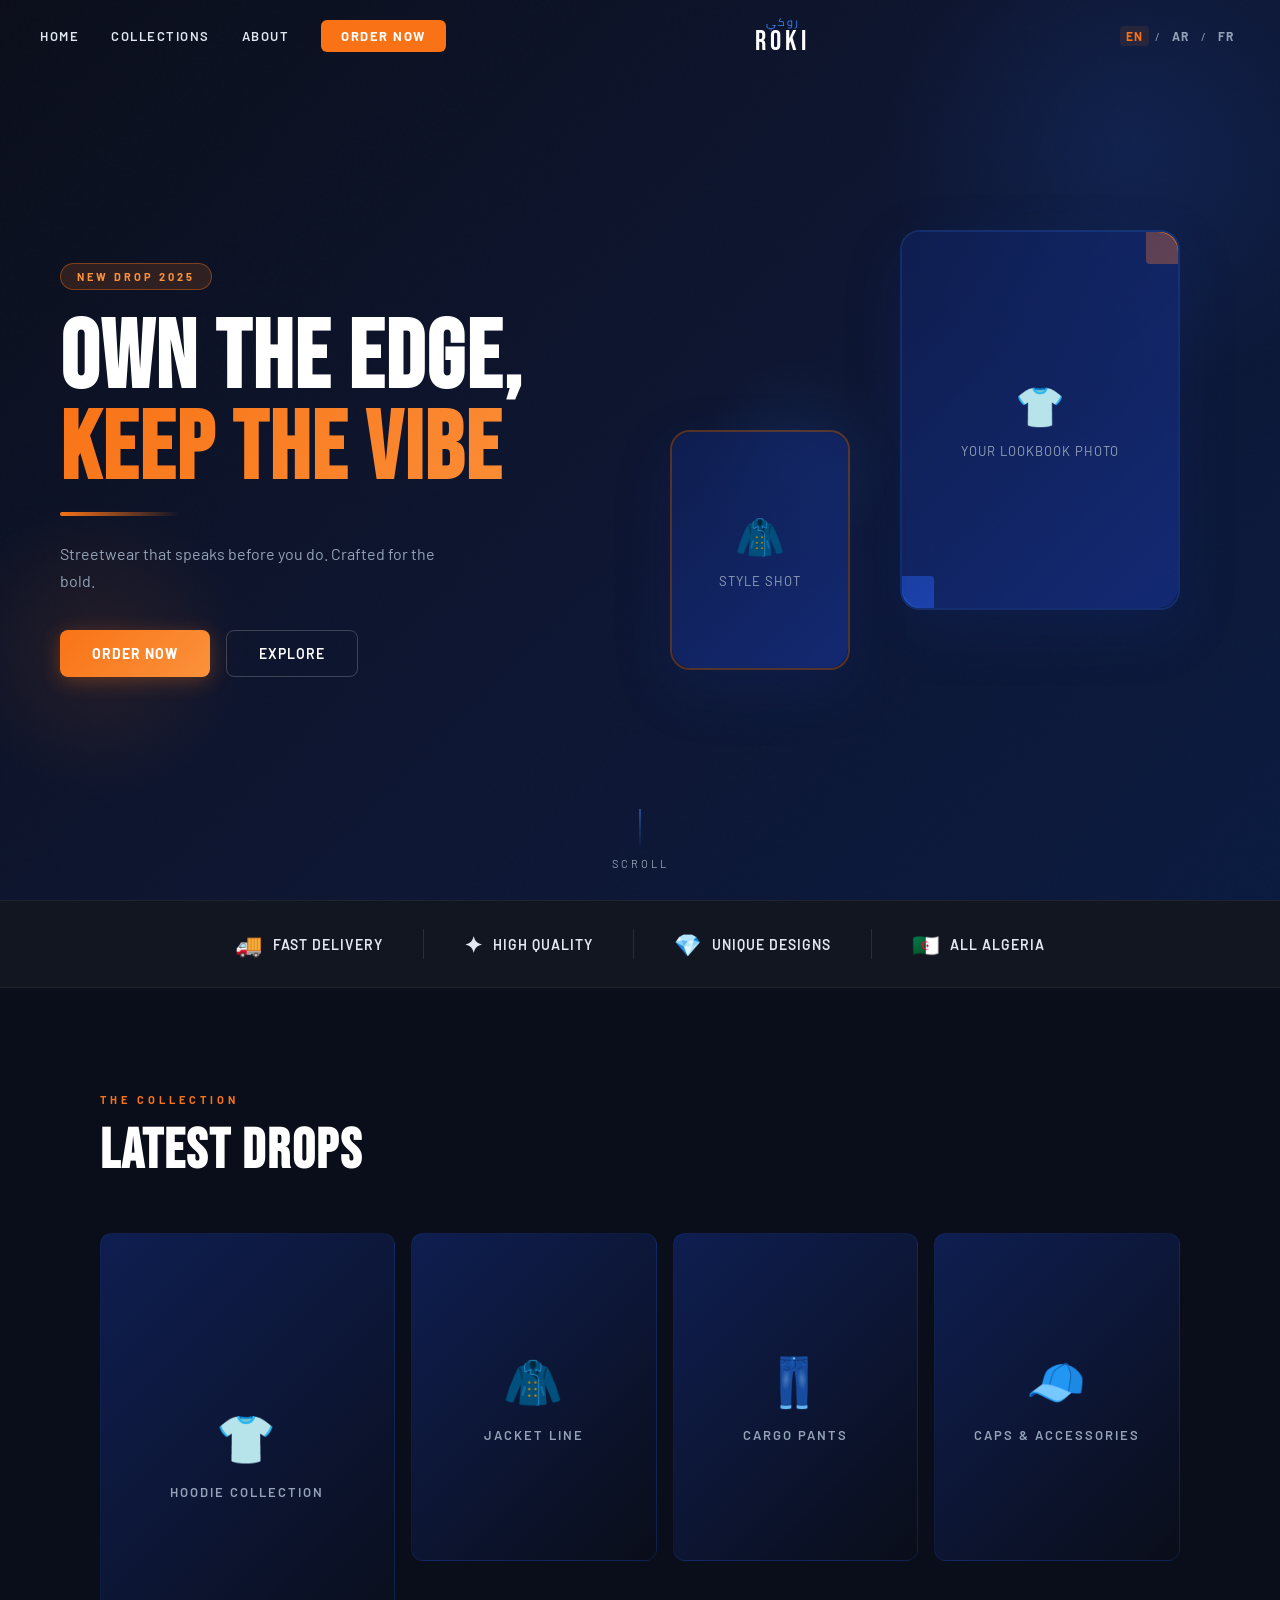
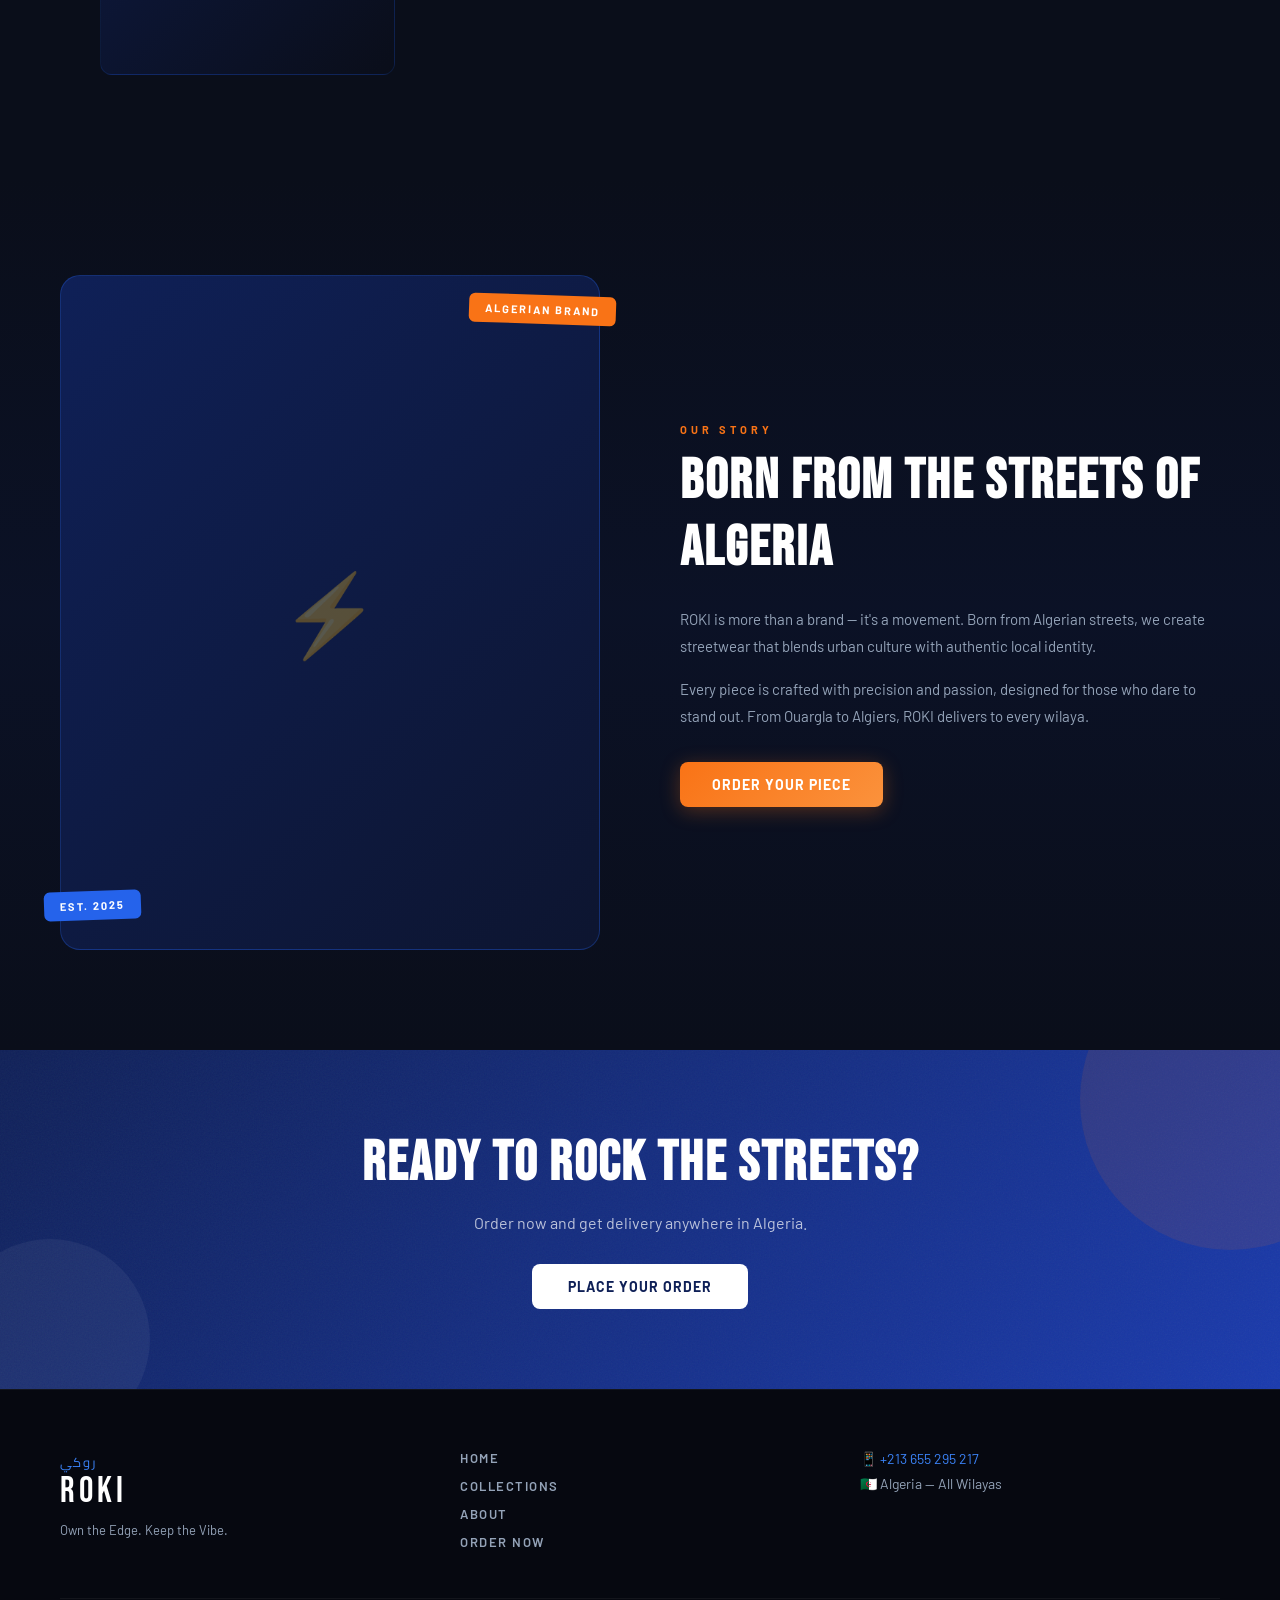
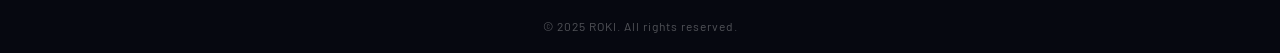
==== index.html @ e5a9871b "Add files via upload" ====
<!DOCTYPE html>
<html lang="en" dir="ltr">
<head>
  <meta charset="UTF-8" />
  <meta name="viewport" content="width=device-width, initial-scale=1.0" />
  <title>ROKI — Own the Edge</title>
  <link rel="preconnect" href="https://fonts.googleapis.com" />
  <link rel="preconnect" href="https://fonts.gstatic.com" crossorigin />
  <link href="https://fonts.googleapis.com/css2?family=Bebas+Neue&family=Barlow:wght@400;500;600;700;900&family=Cairo:wght@400;600;700;900&display=swap" rel="stylesheet" />
  <link rel="stylesheet" href="style.css" />
</head>
<body>

<!-- ===== NAVBAR ===== -->
<nav class="navbar" id="navbar">
  <div class="nav-inner">
    <div class="nav-links">
      <a href="#home" data-i18n="nav_home">Home</a>
      <a href="#collections" data-i18n="nav_collections">Collections</a>
      <a href="#about" data-i18n="nav_about">About</a>
      <a href="order.html" class="nav-order-btn" data-i18n="nav_order">Order Now</a>
    </div>

    <a href="index.html" class="logo">
      <span class="logo-ar">روكي</span>
      <span class="logo-en">ROKI</span>
    </a>

    <div class="nav-right">
      <div class="lang-switcher">
        <button class="lang-btn active" data-lang="en">EN</button>
        <span>/</span>
        <button class="lang-btn" data-lang="ar">AR</button>
        <span>/</span>
        <button class="lang-btn" data-lang="fr">FR</button>
      </div>
      <button class="hamburger" id="hamburger" aria-label="menu">
        <span></span><span></span><span></span>
      </button>
    </div>
  </div>

  <!-- Mobile Menu -->
  <div class="mobile-menu" id="mobileMenu">
    <a href="#home" data-i18n="nav_home">Home</a>
    <a href="#collections" data-i18n="nav_collections">Collections</a>
    <a href="#about" data-i18n="nav_about">About</a>
    <a href="order.html" data-i18n="nav_order">Order Now</a>
  </div>
</nav>

<!-- ===== HERO ===== -->
<section class="hero" id="home">
  <div class="hero-bg-shapes">
    <div class="shape shape-1"></div>
    <div class="shape shape-2"></div>
    <div class="shape shape-3"></div>
    <div class="noise-overlay"></div>
  </div>

  <div class="hero-content">
    <div class="hero-text">
      <div class="hero-badge" data-i18n="hero_badge">NEW DROP 2025</div>
      <h1 class="hero-title">
        <span class="line-1" data-i18n="hero_title1">Own the Edge,</span>
        <span class="line-2" data-i18n="hero_title2">Keep the Vibe</span>
      </h1>
      <div class="hero-underline"></div>
      <p class="hero-sub" data-i18n="hero_sub">Streetwear that speaks before you do. Crafted for the bold.</p>
      <div class="hero-ctas">
        <a href="order.html" class="btn-primary" data-i18n="hero_cta1">Order Now</a>
        <a href="#collections" class="btn-ghost" data-i18n="hero_cta2">Explore</a>
      </div>
    </div>

    <div class="hero-visuals">
      <div class="hero-img-frame main-frame">
        <div class="img-placeholder city-look">
          <div class="placeholder-icon">👕</div>
          <span data-i18n="img_placeholder">Your Lookbook Photo</span>
        </div>
        <div class="frame-accent top-right"></div>
        <div class="frame-accent bottom-left"></div>
      </div>
      <div class="hero-img-frame side-frame">
        <div class="img-placeholder city-look-2">
          <div class="placeholder-icon">🧥</div>
          <span data-i18n="img_placeholder2">Style Shot</span>
        </div>
      </div>
    </div>
  </div>

  <!-- Scroll Indicator -->
  <div class="scroll-indicator">
    <div class="scroll-line"></div>
    <span data-i18n="scroll_down">Scroll</span>
  </div>
</section>

<!-- ===== FEATURES BAR ===== -->
<div class="features-bar">
  <div class="feature-item">
    <span class="feat-icon">🚚</span>
    <span data-i18n="feat_delivery">Fast Delivery</span>
  </div>
  <div class="feat-divider"></div>
  <div class="feature-item">
    <span class="feat-icon">✦</span>
    <span data-i18n="feat_quality">High Quality</span>
  </div>
  <div class="feat-divider"></div>
  <div class="feature-item">
    <span class="feat-icon">💎</span>
    <span data-i18n="feat_design">Unique Designs</span>
  </div>
  <div class="feat-divider"></div>
  <div class="feature-item">
    <span class="feat-icon">🇩🇿</span>
    <span data-i18n="feat_algeria">All Algeria</span>
  </div>
</div>

<!-- ===== COLLECTIONS ===== -->
<section class="collections" id="collections">
  <div class="section-header">
    <div class="section-tag" data-i18n="col_tag">THE COLLECTION</div>
    <h2 class="section-title" data-i18n="col_title">Latest Drops</h2>
  </div>

  <div class="collection-grid">
    <div class="col-item large">
      <div class="col-img-wrap">
        <div class="col-placeholder">
          <span>👕</span>
          <p data-i18n="col_item1">Hoodie Collection</p>
        </div>
        <div class="col-overlay">
          <span class="col-name" data-i18n="col_item1_name">ROKI CORE</span>
          <a href="order.html" class="col-btn" data-i18n="order_btn">Order</a>
        </div>
      </div>
    </div>
    <div class="col-item">
      <div class="col-img-wrap">
        <div class="col-placeholder">
          <span>🧥</span>
          <p data-i18n="col_item2">Jacket Line</p>
        </div>
        <div class="col-overlay">
          <span class="col-name" data-i18n="col_item2_name">URBAN EDGE</span>
          <a href="order.html" class="col-btn" data-i18n="order_btn">Order</a>
        </div>
      </div>
    </div>
    <div class="col-item">
      <div class="col-img-wrap">
        <div class="col-placeholder">
          <span>👖</span>
          <p data-i18n="col_item3">Cargo Pants</p>
        </div>
        <div class="col-overlay">
          <span class="col-name" data-i18n="col_item3_name">STREET CARGO</span>
          <a href="order.html" class="col-btn" data-i18n="order_btn">Order</a>
        </div>
      </div>
    </div>
    <div class="col-item">
      <div class="col-img-wrap">
        <div class="col-placeholder">
          <span>🧢</span>
          <p data-i18n="col_item4">Caps & Accessories</p>
        </div>
        <div class="col-overlay">
          <span class="col-name" data-i18n="col_item4_name">ROKI CAPS</span>
          <a href="order.html" class="col-btn" data-i18n="order_btn">Order</a>
        </div>
      </div>
    </div>
  </div>
</section>

<!-- ===== ABOUT ===== -->
<section class="about" id="about">
  <div class="about-inner">
    <div class="about-visual">
      <div class="about-img-wrap">
        <div class="about-placeholder">
          <span>⚡</span>
        </div>
        <div class="about-tag-1" data-i18n="about_tag1">ALGERIAN BRAND</div>
        <div class="about-tag-2" data-i18n="about_tag2">EST. 2025</div>
      </div>
    </div>
    <div class="about-text">
      <div class="section-tag" data-i18n="about_tag">OUR STORY</div>
      <h2 class="section-title" data-i18n="about_title">Born from the Streets of Algeria</h2>
      <p data-i18n="about_p1">ROKI is more than a brand — it's a movement. Born from Algerian streets, we create streetwear that blends urban culture with authentic local identity.</p>
      <p data-i18n="about_p2">Every piece is crafted with precision and passion, designed for those who dare to stand out. From Ouargla to Algiers, ROKI delivers to every wilaya.</p>
      <a href="order.html" class="btn-primary" data-i18n="about_cta">Order Your Piece</a>
    </div>
  </div>
</section>

<!-- ===== CTA BANNER ===== -->
<section class="cta-banner">
  <div class="cta-noise"></div>
  <div class="cta-content">
    <h2 data-i18n="cta_title">Ready to Rock the Streets?</h2>
    <p data-i18n="cta_sub">Order now and get delivery anywhere in Algeria.</p>
    <a href="order.html" class="btn-white" data-i18n="cta_btn">Place Your Order</a>
  </div>
  <div class="cta-shapes">
    <div class="cta-shape-1"></div>
    <div class="cta-shape-2"></div>
  </div>
</section>

<!-- ===== FOOTER ===== -->
<footer class="footer">
  <div class="footer-inner">
    <div class="footer-brand">
      <span class="logo-ar">روكي</span>
      <span class="logo-en">ROKI</span>
      <p data-i18n="footer_tagline">Own the Edge. Keep the Vibe.</p>
    </div>
    <div class="footer-links">
      <a href="#home" data-i18n="nav_home">Home</a>
      <a href="#collections" data-i18n="nav_collections">Collections</a>
      <a href="#about" data-i18n="nav_about">About</a>
      <a href="order.html" data-i18n="nav_order">Order</a>
    </div>
    <div class="footer-contact">
      <p>📱 <a href="https://wa.me/213655295217">+213 655 295 217</a></p>
      <p data-i18n="footer_dz">🇩🇿 Algeria — All Wilayas</p>
    </div>
  </div>
  <div class="footer-bottom">
    <span>© 2025 ROKI. All rights reserved.</span>
  </div>
</footer>

<script src="i18n.js"></script>
<script src="main.js"></script>
</body>
</html>
---- style.css ----
/* ================================================
   ROKI — Cold Blue + Orange Streetwear Design
   ================================================ */

:root {
  --blue-dark:    #0a0e1a;
  --blue-deep:    #0d1530;
  --blue-mid:     #0f2057;
  --blue-accent:  #1a3aad;
  --blue-light:   #2563eb;
  --blue-glow:    #3b82f6;
  --orange:       #f97316;
  --orange-hot:   #fb923c;
  --orange-pale:  #ffedd5;
  --white:        #ffffff;
  --off-white:    #f0f4ff;
  --gray-light:   #e2e8f0;
  --gray-mid:     #94a3b8;
  --text-dark:    #0d1530;
  --font-display: 'Bebas Neue', sans-serif;
  --font-body:    'Barlow', sans-serif;
  --font-arabic:  'Cairo', sans-serif;
  --radius:       12px;
  --radius-lg:    20px;
  --shadow:       0 20px 60px rgba(26, 58, 173, 0.15);
  --shadow-orange: 0 10px 40px rgba(249, 115, 22, 0.25);
}

/* ===== RESET & BASE ===== */
*, *::before, *::after { box-sizing: border-box; margin: 0; padding: 0; }
html { scroll-behavior: smooth; }

body {
  font-family: var(--font-body);
  background: var(--blue-dark);
  color: var(--white);
  overflow-x: hidden;
}

body[dir="rtl"] {
  font-family: var(--font-arabic);
}

a { text-decoration: none; color: inherit; }
img { max-width: 100%; display: block; }
button { cursor: pointer; border: none; background: none; font-family: inherit; }

/* ===== NAVBAR ===== */
.navbar {
  position: fixed;
  top: 0; left: 0; right: 0;
  z-index: 100;
  padding: 0 40px;
  transition: all 0.3s ease;
}
.navbar.scrolled {
  background: rgba(10, 14, 26, 0.95);
  backdrop-filter: blur(20px);
  border-bottom: 1px solid rgba(37, 99, 235, 0.2);
  padding: 0 40px;
}

.nav-inner {
  display: flex;
  align-items: center;
  justify-content: space-between;
  height: 72px;
  max-width: 1200px;
  margin: 0 auto;
}

.nav-links {
  display: flex;
  align-items: center;
  gap: 32px;
}
.nav-links a {
  font-size: 13px;
  font-weight: 600;
  letter-spacing: 1.5px;
  text-transform: uppercase;
  color: var(--gray-light);
  transition: color 0.2s;
}
.nav-links a:hover { color: var(--orange); }

.nav-order-btn {
  background: var(--orange) !important;
  color: var(--white) !important;
  padding: 8px 20px !important;
  border-radius: 6px;
  font-weight: 700 !important;
  transition: transform 0.2s, box-shadow 0.2s !important;
}
.nav-order-btn:hover {
  transform: translateY(-1px);
  box-shadow: var(--shadow-orange);
}
.nav-order-btn.active {
  background: var(--blue-light) !important;
}

/* LOGO */
.logo {
  display: flex;
  flex-direction: column;
  align-items: center;
  line-height: 1;
}
.logo-ar {
  font-family: var(--font-arabic);
  font-size: 11px;
  color: var(--blue-glow);
  letter-spacing: 2px;
}
.logo-en {
  font-family: var(--font-display);
  font-size: 28px;
  letter-spacing: 4px;
  color: var(--white);
  line-height: 1;
}

/* NAV RIGHT */
.nav-right {
  display: flex;
  align-items: center;
  gap: 20px;
}

/* LANG SWITCHER */
.lang-switcher {
  display: flex;
  align-items: center;
  gap: 6px;
  font-size: 12px;
  color: var(--gray-mid);
}
.lang-btn {
  font-size: 12px;
  font-weight: 700;
  color: var(--gray-mid);
  letter-spacing: 1px;
  padding: 3px 6px;
  border-radius: 4px;
  transition: all 0.2s;
}
.lang-btn:hover, .lang-btn.active {
  color: var(--orange);
  background: rgba(249, 115, 22, 0.1);
}

/* HAMBURGER */
.hamburger { display: none; flex-direction: column; gap: 5px; padding: 4px; }
.hamburger span {
  display: block; width: 24px; height: 2px;
  background: var(--white); border-radius: 2px;
  transition: all 0.3s;
}
.hamburger.open span:nth-child(1) { transform: translateY(7px) rotate(45deg); }
.hamburger.open span:nth-child(2) { opacity: 0; }
.hamburger.open span:nth-child(3) { transform: translateY(-7px) rotate(-45deg); }

/* MOBILE MENU */
.mobile-menu {
  display: none;
  flex-direction: column;
  background: rgba(10, 14, 26, 0.98);
  border-top: 1px solid rgba(37, 99, 235, 0.2);
  padding: 20px 40px;
  gap: 20px;
}
.mobile-menu.open { display: flex; }
.mobile-menu a {
  font-size: 14px;
  font-weight: 600;
  letter-spacing: 2px;
  text-transform: uppercase;
  color: var(--gray-light);
  padding: 10px 0;
  border-bottom: 1px solid rgba(255,255,255,0.05);
}
.mobile-menu a:hover { color: var(--orange); }

/* ===== HERO ===== */
.hero {
  min-height: 100vh;
  display: flex;
  align-items: center;
  position: relative;
  overflow: hidden;
  padding: 120px 60px 80px;
  background: linear-gradient(135deg, var(--blue-dark) 0%, var(--blue-deep) 50%, #0a1a3f 100%);
}

.hero-bg-shapes {
  position: absolute;
  inset: 0;
  pointer-events: none;
}
.shape {
  position: absolute;
  border-radius: 50%;
}
.shape-1 {
  width: 500px; height: 500px;
  background: radial-gradient(circle, rgba(37, 99, 235, 0.15) 0%, transparent 70%);
  top: -100px; right: -100px;
}
.shape-2 {
  width: 300px; height: 300px;
  background: radial-gradient(circle, rgba(249, 115, 22, 0.1) 0%, transparent 70%);
  bottom: 100px; left: -50px;
}
.shape-3 {
  width: 200px; height: 200px;
  background: radial-gradient(circle, rgba(59, 130, 246, 0.1) 0%, transparent 70%);
  top: 40%; right: 30%;
}
.noise-overlay {
  position: absolute;
  inset: 0;
  background-image: url("data:image/svg+xml,%3Csvg viewBox='0 0 256 256' xmlns='http://www.w3.org/2000/svg'%3E%3Cfilter id='noise'%3E%3CfeTurbulence type='fractalNoise' baseFrequency='0.9' numOctaves='4' stitchTiles='stitch'/%3E%3C/filter%3E%3Crect width='100%25' height='100%25' filter='url(%23noise)' opacity='0.03'/%3E%3C/svg%3E");
  opacity: 0.4;
}

.hero-content {
  display: grid;
  grid-template-columns: 1fr 1fr;
  gap: 60px;
  align-items: center;
  max-width: 1200px;
  margin: 0 auto;
  width: 100%;
  position: relative;
  z-index: 2;
}

.hero-text { animation: fadeUp 0.8s ease both; }
.hero-badge {
  display: inline-block;
  background: rgba(249, 115, 22, 0.15);
  border: 1px solid rgba(249, 115, 22, 0.4);
  color: var(--orange-hot);
  font-size: 11px;
  font-weight: 700;
  letter-spacing: 3px;
  padding: 6px 16px;
  border-radius: 30px;
  margin-bottom: 24px;
}
.hero-title {
  font-family: var(--font-display);
  font-size: clamp(56px, 8vw, 96px);
  line-height: 0.95;
  letter-spacing: 2px;
  margin-bottom: 16px;
}
.hero-title .line-1 { display: block; color: var(--white); }
.hero-title .line-2 {
  display: block;
  background: linear-gradient(135deg, var(--orange) 0%, var(--orange-hot) 100%);
  -webkit-background-clip: text;
  -webkit-text-fill-color: transparent;
  background-clip: text;
}

.hero-underline {
  width: 120px; height: 4px;
  background: linear-gradient(90deg, var(--orange), transparent);
  border-radius: 2px;
  margin-bottom: 24px;
  animation: expandWidth 1s ease 0.4s both;
}

.hero-sub {
  font-size: 16px;
  color: var(--gray-mid);
  line-height: 1.7;
  max-width: 380px;
  margin-bottom: 36px;
  animation: fadeUp 0.8s ease 0.2s both;
}

.hero-ctas {
  display: flex;
  gap: 16px;
  flex-wrap: wrap;
  animation: fadeUp 0.8s ease 0.4s both;
}

/* BUTTONS */
.btn-primary {
  display: inline-flex;
  align-items: center;
  gap: 8px;
  background: linear-gradient(135deg, var(--orange), var(--orange-hot));
  color: var(--white);
  font-weight: 700;
  font-size: 14px;
  letter-spacing: 1px;
  padding: 14px 32px;
  border-radius: 8px;
  text-transform: uppercase;
  transition: all 0.3s;
  box-shadow: 0 4px 20px rgba(249, 115, 22, 0.3);
}
.btn-primary:hover {
  transform: translateY(-2px);
  box-shadow: var(--shadow-orange);
}

.btn-ghost {
  display: inline-flex;
  align-items: center;
  gap: 8px;
  background: transparent;
  color: var(--white);
  font-weight: 600;
  font-size: 14px;
  letter-spacing: 1px;
  padding: 14px 32px;
  border-radius: 8px;
  text-transform: uppercase;
  border: 1px solid rgba(255,255,255,0.2);
  transition: all 0.3s;
}
.btn-ghost:hover {
  border-color: var(--blue-light);
  color: var(--blue-glow);
  background: rgba(37, 99, 235, 0.1);
}

.btn-white {
  display: inline-flex;
  align-items: center;
  background: var(--white);
  color: var(--blue-mid);
  font-weight: 700;
  font-size: 14px;
  letter-spacing: 1px;
  padding: 14px 36px;
  border-radius: 8px;
  text-transform: uppercase;
  transition: all 0.3s;
}
.btn-white:hover {
  transform: translateY(-2px);
  box-shadow: 0 10px 30px rgba(255,255,255,0.2);
}

/* HERO VISUALS */
.hero-visuals {
  position: relative;
  height: 480px;
  animation: fadeIn 1s ease 0.3s both;
}
.hero-img-frame {
  position: absolute;
  border-radius: var(--radius-lg);
  overflow: hidden;
  box-shadow: var(--shadow);
}
.main-frame {
  width: 280px; height: 380px;
  right: 40px; top: 0;
  border: 2px solid rgba(37, 99, 235, 0.3);
}
.side-frame {
  width: 180px; height: 240px;
  left: 0; bottom: 40px;
  border: 2px solid rgba(249, 115, 22, 0.3);
}
.img-placeholder {
  width: 100%; height: 100%;
  display: flex;
  flex-direction: column;
  align-items: center;
  justify-content: center;
  gap: 12px;
  font-size: 13px;
  color: var(--gray-mid);
  letter-spacing: 1px;
  text-transform: uppercase;
  background: linear-gradient(135deg, rgba(15,32,87,0.8), rgba(26,58,173,0.5));
  border-radius: var(--radius-lg);
}
.placeholder-icon { font-size: 40px; }

.frame-accent {
  position: absolute;
  width: 40px; height: 40px;
  border-radius: 4px;
}
.frame-accent.top-right {
  top: -8px; right: -8px;
  background: var(--orange);
  z-index: -1;
}
.frame-accent.bottom-left {
  bottom: -8px; left: -8px;
  background: var(--blue-light);
  z-index: -1;
}

/* SCROLL INDICATOR */
.scroll-indicator {
  position: absolute;
  bottom: 30px;
  left: 50%;
  transform: translateX(-50%);
  display: flex;
  flex-direction: column;
  align-items: center;
  gap: 8px;
  font-size: 11px;
  letter-spacing: 3px;
  color: var(--gray-mid);
  text-transform: uppercase;
  animation: bounce 2s infinite;
}
.scroll-line {
  width: 1px;
  height: 40px;
  background: linear-gradient(to bottom, var(--blue-glow), transparent);
}

/* ===== FEATURES BAR ===== */
.features-bar {
  background: rgba(255,255,255,0.03);
  border-top: 1px solid rgba(255,255,255,0.06);
  border-bottom: 1px solid rgba(255,255,255,0.06);
  padding: 28px 60px;
  display: flex;
  align-items: center;
  justify-content: center;
  gap: 0;
}
.feature-item {
  display: flex;
  align-items: center;
  gap: 10px;
  font-size: 14px;
  font-weight: 600;
  letter-spacing: 1px;
  text-transform: uppercase;
  color: var(--gray-light);
  padding: 0 40px;
}
.feat-icon { font-size: 22px; }
.feat-divider {
  width: 1px; height: 30px;
  background: rgba(255,255,255,0.1);
}

/* ===== SECTION HEADERS ===== */
.section-tag {
  display: inline-block;
  font-size: 11px;
  font-weight: 700;
  letter-spacing: 4px;
  text-transform: uppercase;
  color: var(--orange);
  margin-bottom: 12px;
}
.section-title {
  font-family: var(--font-display);
  font-size: clamp(36px, 5vw, 56px);
  letter-spacing: 2px;
  color: var(--white);
}

/* ===== COLLECTIONS ===== */
.collections {
  padding: 100px 60px;
  max-width: 1200px;
  margin: 0 auto;
}
.section-header { margin-bottom: 48px; }

.collection-grid {
  display: grid;
  grid-template-columns: 1.2fr 1fr 1fr 1fr;
  gap: 16px;
  align-items: stretch;
}

.col-item .col-img-wrap {
  position: relative;
  overflow: hidden;
  border-radius: var(--radius);
  background: linear-gradient(135deg, rgba(15,32,87,0.9), rgba(10,14,26,0.9));
  aspect-ratio: 3/4;
  border: 1px solid rgba(37, 99, 235, 0.15);
  transition: transform 0.4s ease;
}
.col-item.large .col-img-wrap { aspect-ratio: 2/3; }
.col-item:hover .col-img-wrap { transform: translateY(-6px); }

.col-placeholder {
  width: 100%; height: 100%;
  display: flex;
  flex-direction: column;
  align-items: center;
  justify-content: center;
  gap: 16px;
  font-size: 13px;
  font-weight: 600;
  letter-spacing: 2px;
  text-transform: uppercase;
  color: var(--gray-mid);
}
.col-placeholder span { font-size: 48px; }

.col-overlay {
  position: absolute;
  inset: 0;
  background: linear-gradient(to top, rgba(10,14,26,0.9) 0%, transparent 60%);
  display: flex;
  flex-direction: column;
  justify-content: flex-end;
  padding: 24px 20px;
  opacity: 0;
  transition: opacity 0.3s;
}
.col-item:hover .col-overlay { opacity: 1; }

.col-name {
  font-family: var(--font-display);
  font-size: 22px;
  letter-spacing: 3px;
  color: var(--white);
  margin-bottom: 10px;
}
.col-btn {
  display: inline-block;
  background: var(--orange);
  color: var(--white);
  font-size: 12px;
  font-weight: 700;
  letter-spacing: 2px;
  text-transform: uppercase;
  padding: 8px 20px;
  border-radius: 6px;
  width: fit-content;
  transition: background 0.2s;
}
.col-btn:hover { background: var(--orange-hot); }

/* ===== ABOUT ===== */
.about {
  padding: 100px 60px;
  background: linear-gradient(180deg, transparent, rgba(15,32,87,0.2), transparent);
}
.about-inner {
  display: grid;
  grid-template-columns: 1fr 1fr;
  gap: 80px;
  align-items: center;
  max-width: 1200px;
  margin: 0 auto;
}

.about-visual { position: relative; }
.about-img-wrap {
  width: 100%;
  aspect-ratio: 4/5;
  background: linear-gradient(135deg, var(--blue-mid), var(--blue-deep));
  border-radius: var(--radius-lg);
  overflow: hidden;
  border: 1px solid rgba(37, 99, 235, 0.3);
  display: flex;
  align-items: center;
  justify-content: center;
}
.about-placeholder { font-size: 80px; opacity: 0.3; }

.about-tag-1, .about-tag-2 {
  position: absolute;
  font-size: 11px;
  font-weight: 700;
  letter-spacing: 2px;
  text-transform: uppercase;
  padding: 8px 16px;
  border-radius: 6px;
}
.about-tag-1 {
  top: 20px; right: -16px;
  background: var(--orange);
  color: var(--white);
  transform: rotate(2deg);
}
.about-tag-2 {
  bottom: 30px; left: -16px;
  background: var(--blue-light);
  color: var(--white);
  transform: rotate(-2deg);
}

.about-text .section-title { margin-bottom: 24px; }
.about-text p {
  color: var(--gray-mid);
  line-height: 1.8;
  margin-bottom: 16px;
  font-size: 15px;
}
.about-text .btn-primary { margin-top: 16px; }

/* ===== CTA BANNER ===== */
.cta-banner {
  background: linear-gradient(135deg, var(--blue-mid), var(--blue-accent));
  padding: 80px 60px;
  text-align: center;
  position: relative;
  overflow: hidden;
}
.cta-noise {
  position: absolute;
  inset: 0;
  background-image: url("data:image/svg+xml,%3Csvg viewBox='0 0 256 256' xmlns='http://www.w3.org/2000/svg'%3E%3Cfilter id='noise'%3E%3CfeTurbulence type='fractalNoise' baseFrequency='0.9' numOctaves='4' stitchTiles='stitch'/%3E%3C/filter%3E%3Crect width='100%25' height='100%25' filter='url(%23noise)' opacity='0.05'/%3E%3C/svg%3E");
  pointer-events: none;
}
.cta-shapes { position: absolute; inset: 0; pointer-events: none; }
.cta-shape-1 {
  position: absolute;
  width: 300px; height: 300px;
  background: rgba(249, 115, 22, 0.1);
  border-radius: 50%;
  right: -100px; top: -100px;
}
.cta-shape-2 {
  position: absolute;
  width: 200px; height: 200px;
  background: rgba(255,255,255,0.05);
  border-radius: 50%;
  left: -50px; bottom: -50px;
}
.cta-content {
  position: relative;
  z-index: 2;
  max-width: 600px;
  margin: 0 auto;
}
.cta-content h2 {
  font-family: var(--font-display);
  font-size: clamp(36px, 5vw, 56px);
  letter-spacing: 2px;
  margin-bottom: 16px;
}
.cta-content p {
  color: rgba(255,255,255,0.7);
  font-size: 16px;
  margin-bottom: 32px;
}

/* ===== FOOTER ===== */
.footer {
  background: #060810;
  padding: 60px 60px 0;
  border-top: 1px solid rgba(255,255,255,0.05);
}
.footer-inner {
  display: grid;
  grid-template-columns: 1fr 1fr 1fr;
  gap: 40px;
  max-width: 1200px;
  margin: 0 auto;
  padding-bottom: 48px;
}
.footer-brand .logo-ar {
  font-family: var(--font-arabic);
  font-size: 13px;
  color: var(--blue-glow);
  letter-spacing: 2px;
  display: block;
}
.footer-brand .logo-en {
  font-family: var(--font-display);
  font-size: 36px;
  letter-spacing: 4px;
  display: block;
  margin-bottom: 12px;
}
.footer-brand p { color: var(--gray-mid); font-size: 13px; }

.footer-links {
  display: flex;
  flex-direction: column;
  gap: 12px;
}
.footer-links a {
  font-size: 13px;
  font-weight: 600;
  letter-spacing: 1.5px;
  text-transform: uppercase;
  color: var(--gray-mid);
  transition: color 0.2s;
}
.footer-links a:hover { color: var(--orange); }

.footer-contact p {
  font-size: 14px;
  color: var(--gray-mid);
  margin-bottom: 8px;
}
.footer-contact a { color: var(--blue-glow); }
.footer-contact a:hover { color: var(--orange); }

.footer-bottom {
  border-top: 1px solid rgba(255,255,255,0.05);
  padding: 20px 0;
  text-align: center;
  font-size: 12px;
  color: rgba(255,255,255,0.3);
  letter-spacing: 1px;
  max-width: 1200px;
  margin: 0 auto;
}

/* ================================================
   ORDER PAGE STYLES
   ================================================ */
.order-page { background: var(--blue-dark); }

.order-hero {
  position: relative;
  padding: 140px 60px 80px;
  overflow: hidden;
  background: linear-gradient(135deg, var(--blue-dark), var(--blue-deep));
}
.order-hero-bg { position: absolute; inset: 0; pointer-events: none; }
.oh-shape-1 {
  position: absolute;
  width: 400px; height: 400px;
  background: radial-gradient(circle, rgba(37, 99, 235, 0.12) 0%, transparent 70%);
  right: 0; top: 0;
}
.oh-shape-2 {
  position: absolute;
  width: 250px; height: 250px;
  background: radial-gradient(circle, rgba(249, 115, 22, 0.08) 0%, transparent 70%);
  left: 0; bottom: 0;
}
.order-hero-text {
  position: relative;
  z-index: 2;
  max-width: 1200px;
  margin: 0 auto;
}
.order-hero-text h1 {
  font-family: var(--font-display);
  font-size: clamp(48px, 7vw, 80px);
  letter-spacing: 3px;
  margin-bottom: 16px;
}
.order-hero-text p {
  color: var(--gray-mid);
  font-size: 16px;
  max-width: 500px;
}

/* ORDER SECTION */
.order-section {
  padding: 0 60px 100px;
}
.order-container {
  max-width: 1100px;
  margin: 0 auto;
  display: grid;
  grid-template-columns: 280px 1fr;
  gap: 32px;
  align-items: start;
}

/* INFO CARD */
.order-info-card {
  background: rgba(255,255,255,0.03);
  border: 1px solid rgba(37, 99, 235, 0.2);
  border-radius: var(--radius-lg);
  padding: 32px 28px;
  position: sticky;
  top: 100px;
}
.order-info-card h3 {
  font-family: var(--font-display);
  font-size: 22px;
  letter-spacing: 2px;
  margin-bottom: 24px;
  color: var(--orange);
}
.order-info-card ul { list-style: none; }
.order-info-card li {
  padding: 12px 0;
  border-bottom: 1px solid rgba(255,255,255,0.05);
  font-size: 14px;
  color: var(--gray-light);
  line-height: 1.5;
}
.order-info-card li:last-child { border-bottom: none; }

.info-contact { margin-top: 24px; }
.info-contact p {
  font-size: 12px;
  color: var(--gray-mid);
  margin-bottom: 12px;
  text-transform: uppercase;
  letter-spacing: 1px;
}
.whatsapp-btn {
  display: flex;
  align-items: center;
  gap: 8px;
  background: #25D366;
  color: var(--white);
  font-weight: 700;
  font-size: 13px;
  padding: 10px 20px;
  border-radius: 8px;
  transition: all 0.2s;
  text-transform: uppercase;
  letter-spacing: 1px;
}
.whatsapp-btn:hover {
  transform: translateY(-2px);
  box-shadow: 0 8px 20px rgba(37, 211, 102, 0.3);
}

/* FORM CARD */
.form-card {
  background: rgba(255,255,255,0.03);
  border: 1px solid rgba(37, 99, 235, 0.2);
  border-radius: var(--radius-lg);
  padding: 40px;
}
.form-header { margin-bottom: 36px; }
.form-header h2 {
  font-family: var(--font-display);
  font-size: 36px;
  letter-spacing: 3px;
  margin-bottom: 12px;
}
.form-accent-line {
  width: 60px; height: 3px;
  background: linear-gradient(90deg, var(--orange), var(--blue-light));
  border-radius: 2px;
}

/* FORM GROUPS */
.form-row {
  display: grid;
  grid-template-columns: 1fr 1fr;
  gap: 20px;
}
.form-group {
  margin-bottom: 24px;
  position: relative;
}
.form-group label {
  display: block;
  font-size: 12px;
  font-weight: 700;
  letter-spacing: 2px;
  text-transform: uppercase;
  color: var(--gray-mid);
  margin-bottom: 8px;
}
.form-group input,
.form-group textarea,
.form-group select {
  width: 100%;
  background: rgba(255,255,255,0.04);
  border: 1px solid rgba(255,255,255,0.1);
  border-radius: 8px;
  padding: 14px 16px;
  font-family: var(--font-body);
  font-size: 15px;
  color: var(--white);
  transition: all 0.3s;
  outline: none;
  -webkit-appearance: none;
}
body[dir="rtl"] .form-group input,
body[dir="rtl"] .form-group textarea,
body[dir="rtl"] .form-group select {
  font-family: var(--font-arabic);
  text-align: right;
}
.form-group input::placeholder,
.form-group textarea::placeholder {
  color: rgba(255,255,255,0.25);
}
.form-group input:focus,
.form-group textarea:focus,
.form-group select:focus {
  border-color: var(--blue-light);
  background: rgba(37, 99, 235, 0.08);
  box-shadow: 0 0 0 3px rgba(37, 99, 235, 0.15);
}
.form-group input.error,
.form-group textarea.error,
.form-group select.error {
  border-color: #ef4444;
}
.form-group textarea { resize: vertical; min-height: 120px; }

/* Phone Input */
.phone-input-wrap {
  display: flex;
  align-items: center;
  background: rgba(255,255,255,0.04);
  border: 1px solid rgba(255,255,255,0.1);
  border-radius: 8px;
  overflow: hidden;
  transition: all 0.3s;
}
.phone-input-wrap:focus-within {
  border-color: var(--blue-light);
  background: rgba(37, 99, 235, 0.08);
  box-shadow: 0 0 0 3px rgba(37, 99, 235, 0.15);
}
.phone-prefix {
  padding: 14px 16px;
  font-size: 14px;
  font-weight: 600;
  color: var(--gray-mid);
  border-right: 1px solid rgba(255,255,255,0.1);
  white-space: nowrap;
  background: rgba(255,255,255,0.02);
}
.phone-input-wrap input {
  border: none !important;
  background: transparent !important;
  box-shadow: none !important;
  padding-left: 12px !important;
}

/* Select */
.select-wrap { position: relative; }
.select-wrap select {
  padding-right: 40px;
  background-color: rgba(255,255,255,0.04);
  color: var(--white);
  cursor: pointer;
}
.select-wrap select option { background: var(--blue-dark); color: var(--white); }
.select-arrow {
  position: absolute;
  right: 14px;
  top: 50%;
  transform: translateY(-50%);
  color: var(--gray-mid);
  pointer-events: none;
  font-size: 16px;
}

/* Error messages */
.err-msg {
  display: none;
  font-size: 12px;
  color: #ef4444;
  margin-top: 4px;
  font-weight: 500;
}
.form-group.has-error .err-msg { display: block; }

/* SUBMIT BUTTON */
.submit-btn {
  display: flex;
  align-items: center;
  justify-content: center;
  gap: 12px;
  width: 100%;
  background: linear-gradient(135deg, var(--orange), var(--orange-hot));
  color: var(--white);
  font-family: var(--font-body);
  font-size: 15px;
  font-weight: 700;
  letter-spacing: 2px;
  text-transform: uppercase;
  padding: 18px 32px;
  border-radius: 10px;
  transition: all 0.3s;
  box-shadow: 0 4px 20px rgba(249, 115, 22, 0.3);
  margin-bottom: 16px;
}
.submit-btn:hover:not(:disabled) {
  transform: translateY(-2px);
  box-shadow: var(--shadow-orange);
}
.submit-btn:disabled { opacity: 0.6; cursor: not-allowed; }
.btn-arrow { font-size: 18px; }

.form-note {
  font-size: 12px;
  color: var(--gray-mid);
  text-align: center;
  line-height: 1.6;
}

/* SUCCESS MESSAGE */
.success-msg {
  text-align: center;
  padding: 40px 20px;
}
.success-icon { font-size: 56px; margin-bottom: 16px; }
.success-msg h3 {
  font-family: var(--font-display);
  font-size: 32px;
  letter-spacing: 2px;
  color: #22c55e;
  margin-bottom: 12px;
}
.success-msg p {
  color: var(--gray-mid);
  margin-bottom: 24px;
}

/* ================================================
   RTL SUPPORT
   ================================================ */
[dir="rtl"] .nav-inner { flex-direction: row-reverse; }
[dir="rtl"] .nav-links { flex-direction: row-reverse; }
[dir="rtl"] .hero-content { direction: rtl; }
[dir="rtl"] .hero-title .line-2 { text-align: right; }
[dir="rtl"] .hero-underline { background: linear-gradient(270deg, var(--orange), transparent); }
[dir="rtl"] .about-inner { direction: rtl; }
[dir="rtl"] .footer-inner { direction: rtl; }
[dir="rtl"] .form-row { direction: rtl; }
[dir="rtl"] .select-arrow { right: auto; left: 14px; }
[dir="rtl"] .select-wrap select { padding-right: 16px; padding-left: 40px; }
[dir="rtl"] .phone-prefix { border-right: none; border-left: 1px solid rgba(255,255,255,0.1); }
[dir="rtl"] .phone-input-wrap input { padding-left: 16px !important; padding-right: 12px !important; }
[dir="rtl"] .order-container { direction: rtl; }

/* ================================================
   ANIMATIONS
   ================================================ */
@keyframes fadeUp {
  from { opacity: 0; transform: translateY(30px); }
  to   { opacity: 1; transform: translateY(0); }
}
@keyframes fadeIn {
  from { opacity: 0; }
  to   { opacity: 1; }
}
@keyframes expandWidth {
  from { width: 0; }
  to   { width: 120px; }
}
@keyframes bounce {
  0%, 100% { transform: translateX(-50%) translateY(0); }
  50% { transform: translateX(-50%) translateY(-8px); }
}

/* ================================================
   RESPONSIVE
   ================================================ */
@media (max-width: 1024px) {
  .collection-grid { grid-template-columns: 1fr 1fr; }
  .about-inner { grid-template-columns: 1fr; }
  .about-visual { max-width: 400px; }
  .order-container { grid-template-columns: 1fr; }
  .order-info-card { position: static; }
}

@media (max-width: 768px) {
  .nav-links { display: none; }
  .hamburger { display: flex; }
  .hero { padding: 100px 24px 60px; }
  .hero-content { grid-template-columns: 1fr; }
  .hero-visuals { height: 280px; margin-top: 20px; }
  .main-frame { width: 200px; height: 280px; right: 20px; }
  .side-frame { width: 130px; height: 180px; }
  .features-bar { flex-wrap: wrap; padding: 20px 24px; gap: 10px; }
  .feature-item { padding: 0 16px; }
  .collections { padding: 60px 24px; }
  .collection-grid { grid-template-columns: 1fr 1fr; gap: 12px; }
  .col-item.large .col-img-wrap { aspect-ratio: 3/4; }
  .about { padding: 60px 24px; }
  .cta-banner { padding: 60px 24px; }
  .footer { padding: 40px 24px 0; }
  .footer-inner { grid-template-columns: 1fr; gap: 24px; }
  .order-hero { padding: 100px 24px 60px; }
  .order-section { padding: 0 24px 60px; }
  .form-card { padding: 24px 20px; }
  .form-row { grid-template-columns: 1fr; }
}

@media (max-width: 480px) {
  .collection-grid { grid-template-columns: 1fr; }
  .col-item.large .col-img-wrap { aspect-ratio: 4/3; }
}
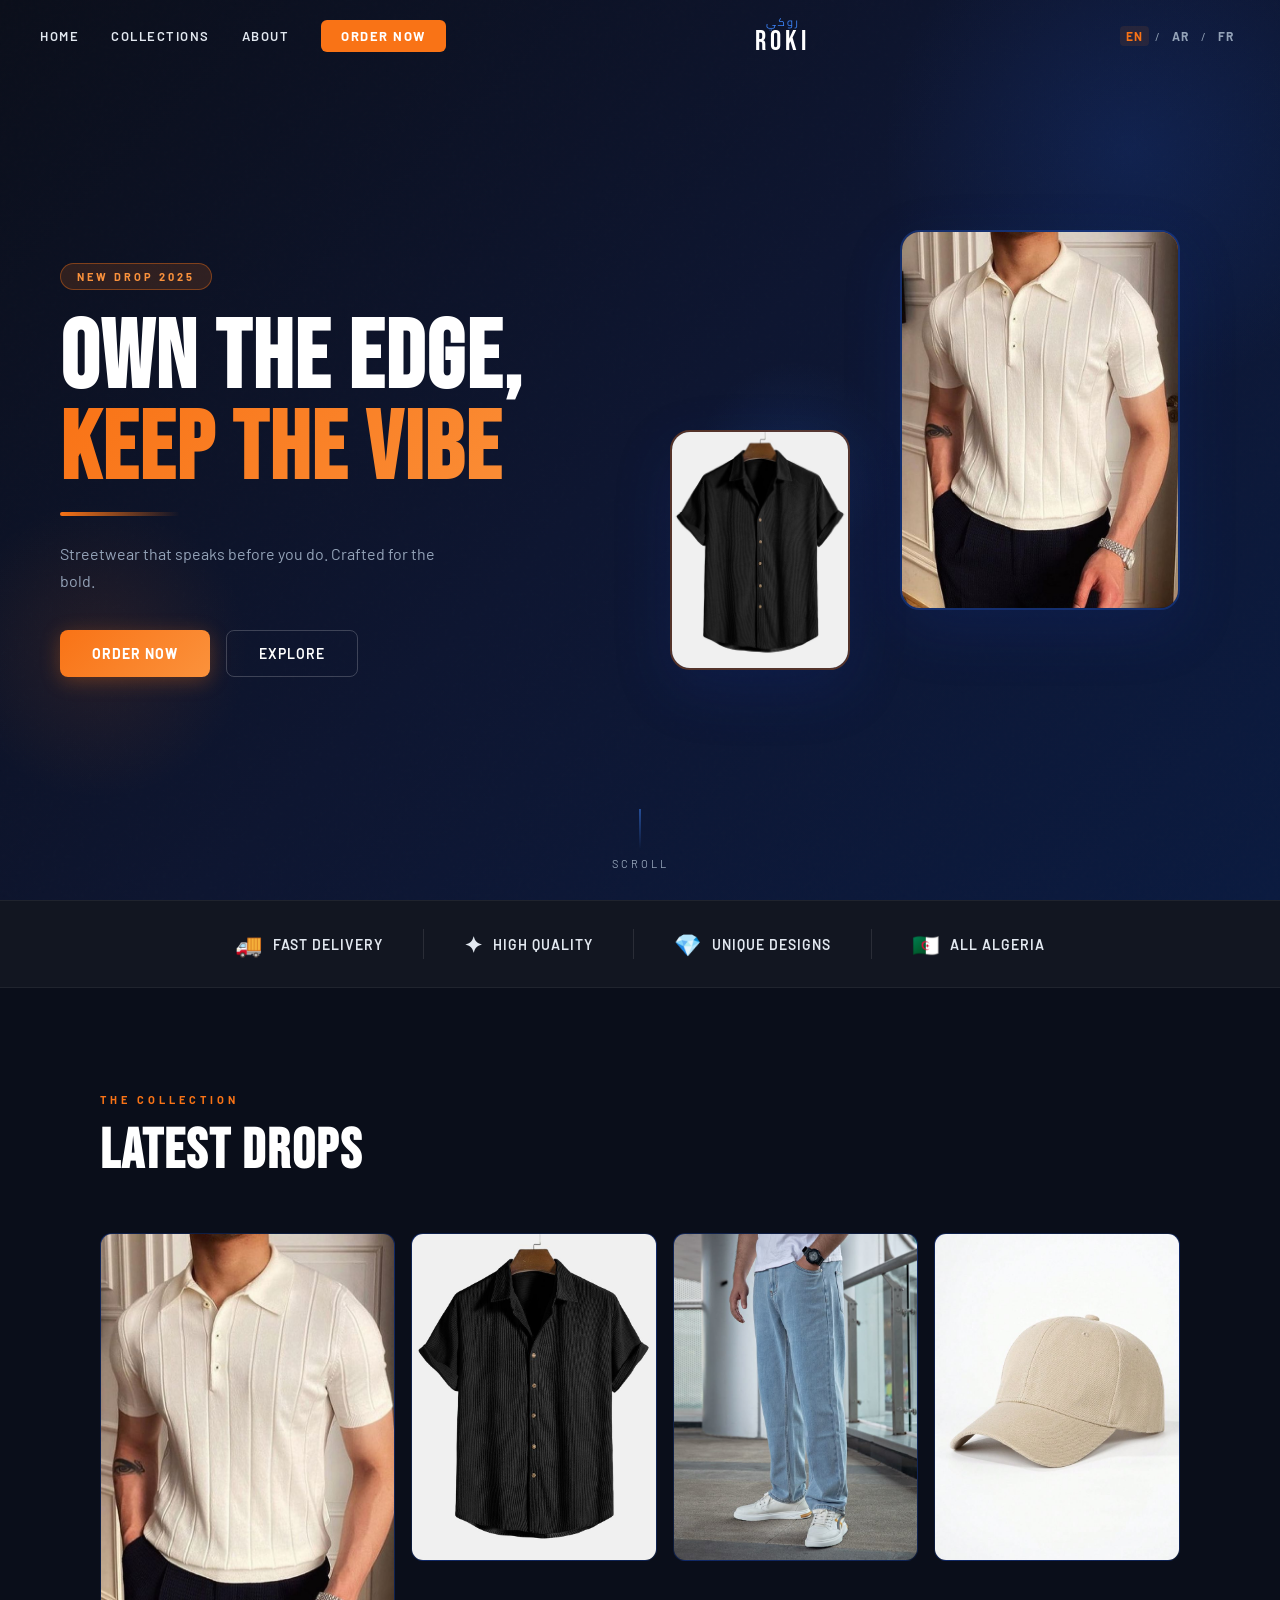
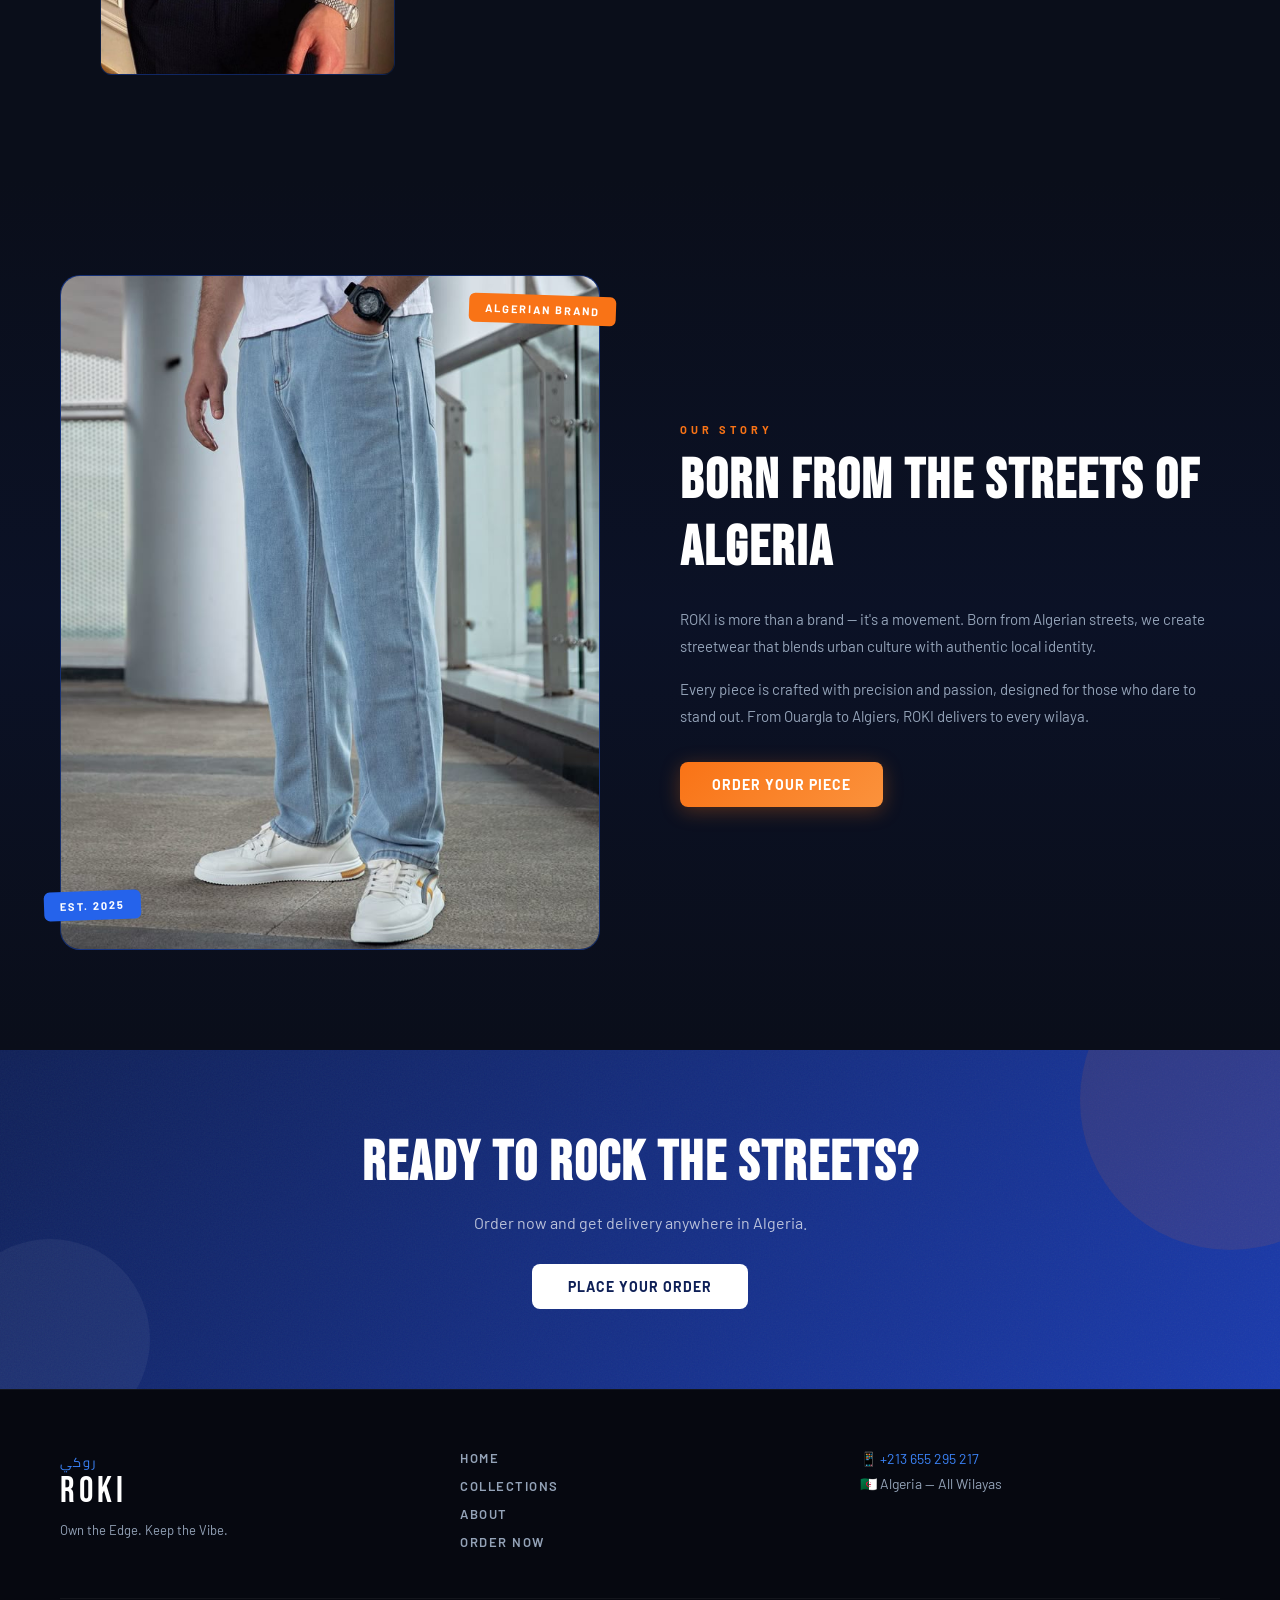
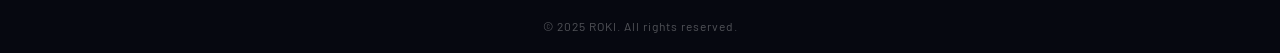
==== commit 760edfbe: "Replace image placeholders with actual image assets and update i18n support. - Replaced <div> placeh" ====
--- a/index.html
+++ b/index.html
@@ -75,18 +75,12 @@
 
     <div class="hero-visuals">
       <div class="hero-img-frame main-frame">
-        <div class="img-placeholder city-look">
-          <div class="placeholder-icon">👕</div>
-          <span data-i18n="img_placeholder">Your Lookbook Photo</span>
-        </div>
+        <img src="assets/images/hero_main.jfif" alt="ROKI Lookbook" class="hero-img" data-i18n-alt="alt_hero_main">
         <div class="frame-accent top-right"></div>
         <div class="frame-accent bottom-left"></div>
       </div>
       <div class="hero-img-frame side-frame">
-        <div class="img-placeholder city-look-2">
-          <div class="placeholder-icon">🧥</div>
-          <span data-i18n="img_placeholder2">Style Shot</span>
-        </div>
+        <img src="assets/images/hero_side.jfif" alt="ROKI Style Shot" class="hero-img" data-i18n-alt="alt_hero_side">
       </div>
     </div>
   </div>
@@ -131,10 +125,7 @@
   <div class="collection-grid">
     <div class="col-item large">
       <div class="col-img-wrap">
-        <div class="col-placeholder">
-          <span>👕</span>
-          <p data-i18n="col_item1">Hoodie Collection</p>
-        </div>
+        <img src="assets/images/col_core.jfif" alt="ROKI Hoodie Collection" class="col-img" data-i18n-alt="alt_col_1">
         <div class="col-overlay">
           <span class="col-name" data-i18n="col_item1_name">ROKI CORE</span>
           <a href="order.html" class="col-btn" data-i18n="order_btn">Order</a>
@@ -143,10 +134,7 @@
     </div>
     <div class="col-item">
       <div class="col-img-wrap">
-        <div class="col-placeholder">
-          <span>🧥</span>
-          <p data-i18n="col_item2">Jacket Line</p>
-        </div>
+        <img src="assets/images/col_urban.jfif" alt="ROKI Jacket Line" class="col-img" data-i18n-alt="alt_col_2">
         <div class="col-overlay">
           <span class="col-name" data-i18n="col_item2_name">URBAN EDGE</span>
           <a href="order.html" class="col-btn" data-i18n="order_btn">Order</a>
@@ -155,10 +143,7 @@
     </div>
     <div class="col-item">
       <div class="col-img-wrap">
-        <div class="col-placeholder">
-          <span>👖</span>
-          <p data-i18n="col_item3">Cargo Pants</p>
-        </div>
+        <img src="assets/images/col_cargo.jfif" alt="ROKI Cargo Pants" class="col-img" data-i18n-alt="alt_col_3">
         <div class="col-overlay">
           <span class="col-name" data-i18n="col_item3_name">STREET CARGO</span>
           <a href="order.html" class="col-btn" data-i18n="order_btn">Order</a>
@@ -167,10 +152,7 @@
     </div>
     <div class="col-item">
       <div class="col-img-wrap">
-        <div class="col-placeholder">
-          <span>🧢</span>
-          <p data-i18n="col_item4">Caps & Accessories</p>
-        </div>
+        <img src="assets/images/col_caps.jfif" alt="ROKI Caps & Accessories" class="col-img" data-i18n-alt="alt_col_4">
         <div class="col-overlay">
           <span class="col-name" data-i18n="col_item4_name">ROKI CAPS</span>
           <a href="order.html" class="col-btn" data-i18n="order_btn">Order</a>
@@ -185,9 +167,7 @@
   <div class="about-inner">
     <div class="about-visual">
       <div class="about-img-wrap">
-        <div class="about-placeholder">
-          <span>⚡</span>
-        </div>
+        <img src="assets/images/about_story.jfif" alt="ROKI Brand Story" class="about-img" data-i18n-alt="alt_about">
         <div class="about-tag-1" data-i18n="about_tag1">ALGERIAN BRAND</div>
         <div class="about-tag-2" data-i18n="about_tag2">EST. 2025</div>
       </div>
--- a/style.css
+++ b/style.css
@@ -371,21 +371,12 @@
   left: 0; bottom: 40px;
   border: 2px solid rgba(249, 115, 22, 0.3);
 }
-.img-placeholder {
-  width: 100%; height: 100%;
-  display: flex;
-  flex-direction: column;
-  align-items: center;
-  justify-content: center;
-  gap: 12px;
-  font-size: 13px;
-  color: var(--gray-mid);
-  letter-spacing: 1px;
-  text-transform: uppercase;
-  background: linear-gradient(135deg, rgba(15,32,87,0.8), rgba(26,58,173,0.5));
-  border-radius: var(--radius-lg);
-}
-.placeholder-icon { font-size: 40px; }
+.hero-img {
+  width: 100%;
+  height: 100%;
+  object-fit: cover;
+  display: block;
+}
 
 .frame-accent {
   position: absolute;
@@ -497,20 +488,12 @@
 .col-item.large .col-img-wrap { aspect-ratio: 2/3; }
 .col-item:hover .col-img-wrap { transform: translateY(-6px); }
 
-.col-placeholder {
-  width: 100%; height: 100%;
-  display: flex;
-  flex-direction: column;
-  align-items: center;
-  justify-content: center;
-  gap: 16px;
-  font-size: 13px;
-  font-weight: 600;
-  letter-spacing: 2px;
-  text-transform: uppercase;
-  color: var(--gray-mid);
-}
-.col-placeholder span { font-size: 48px; }
+.col-img {
+  width: 100%;
+  height: 100%;
+  object-fit: cover;
+  display: block;
+}
 
 .col-overlay {
   position: absolute;
@@ -569,11 +552,13 @@
   border-radius: var(--radius-lg);
   overflow: hidden;
   border: 1px solid rgba(37, 99, 235, 0.3);
-  display: flex;
-  align-items: center;
-  justify-content: center;
-}
-.about-placeholder { font-size: 80px; opacity: 0.3; }
+}
+.about-img {
+  width: 100%;
+  height: 100%;
+  object-fit: cover;
+  display: block;
+}
 
 .about-tag-1, .about-tag-2 {
   position: absolute;
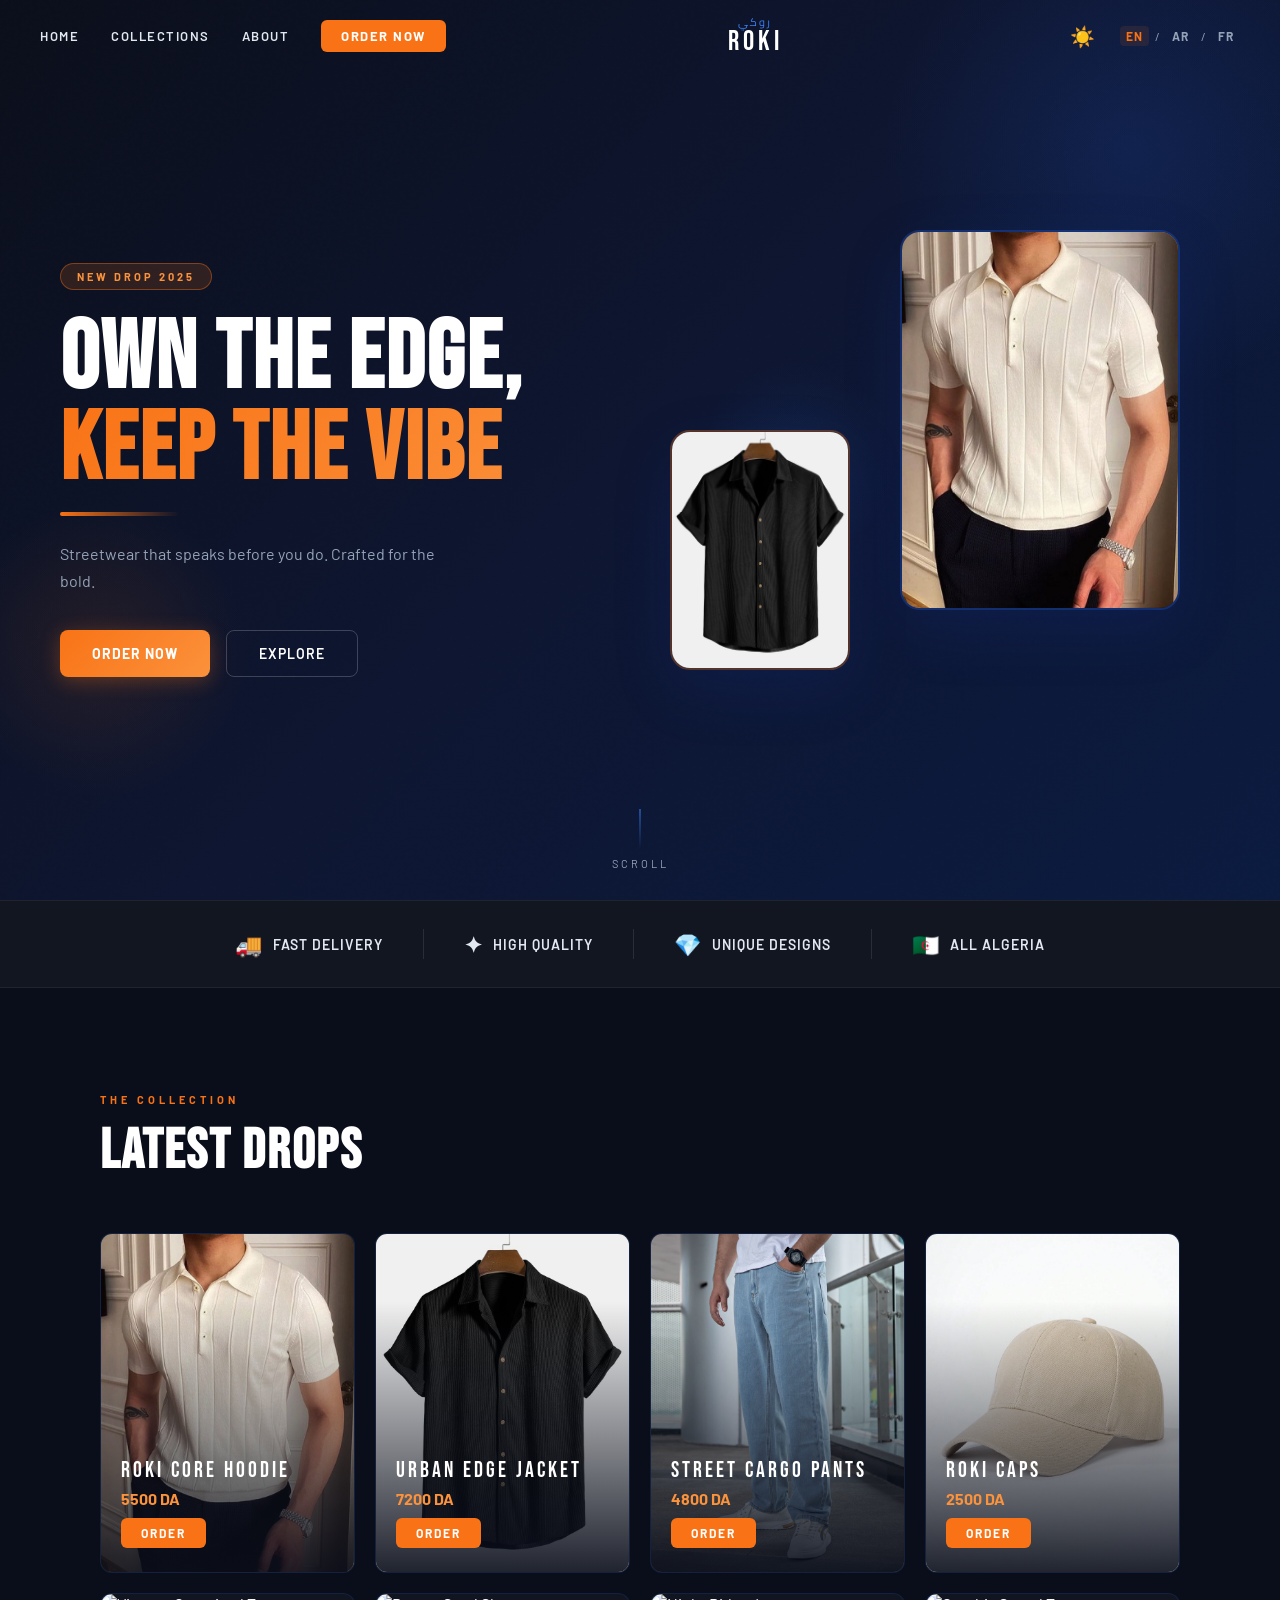
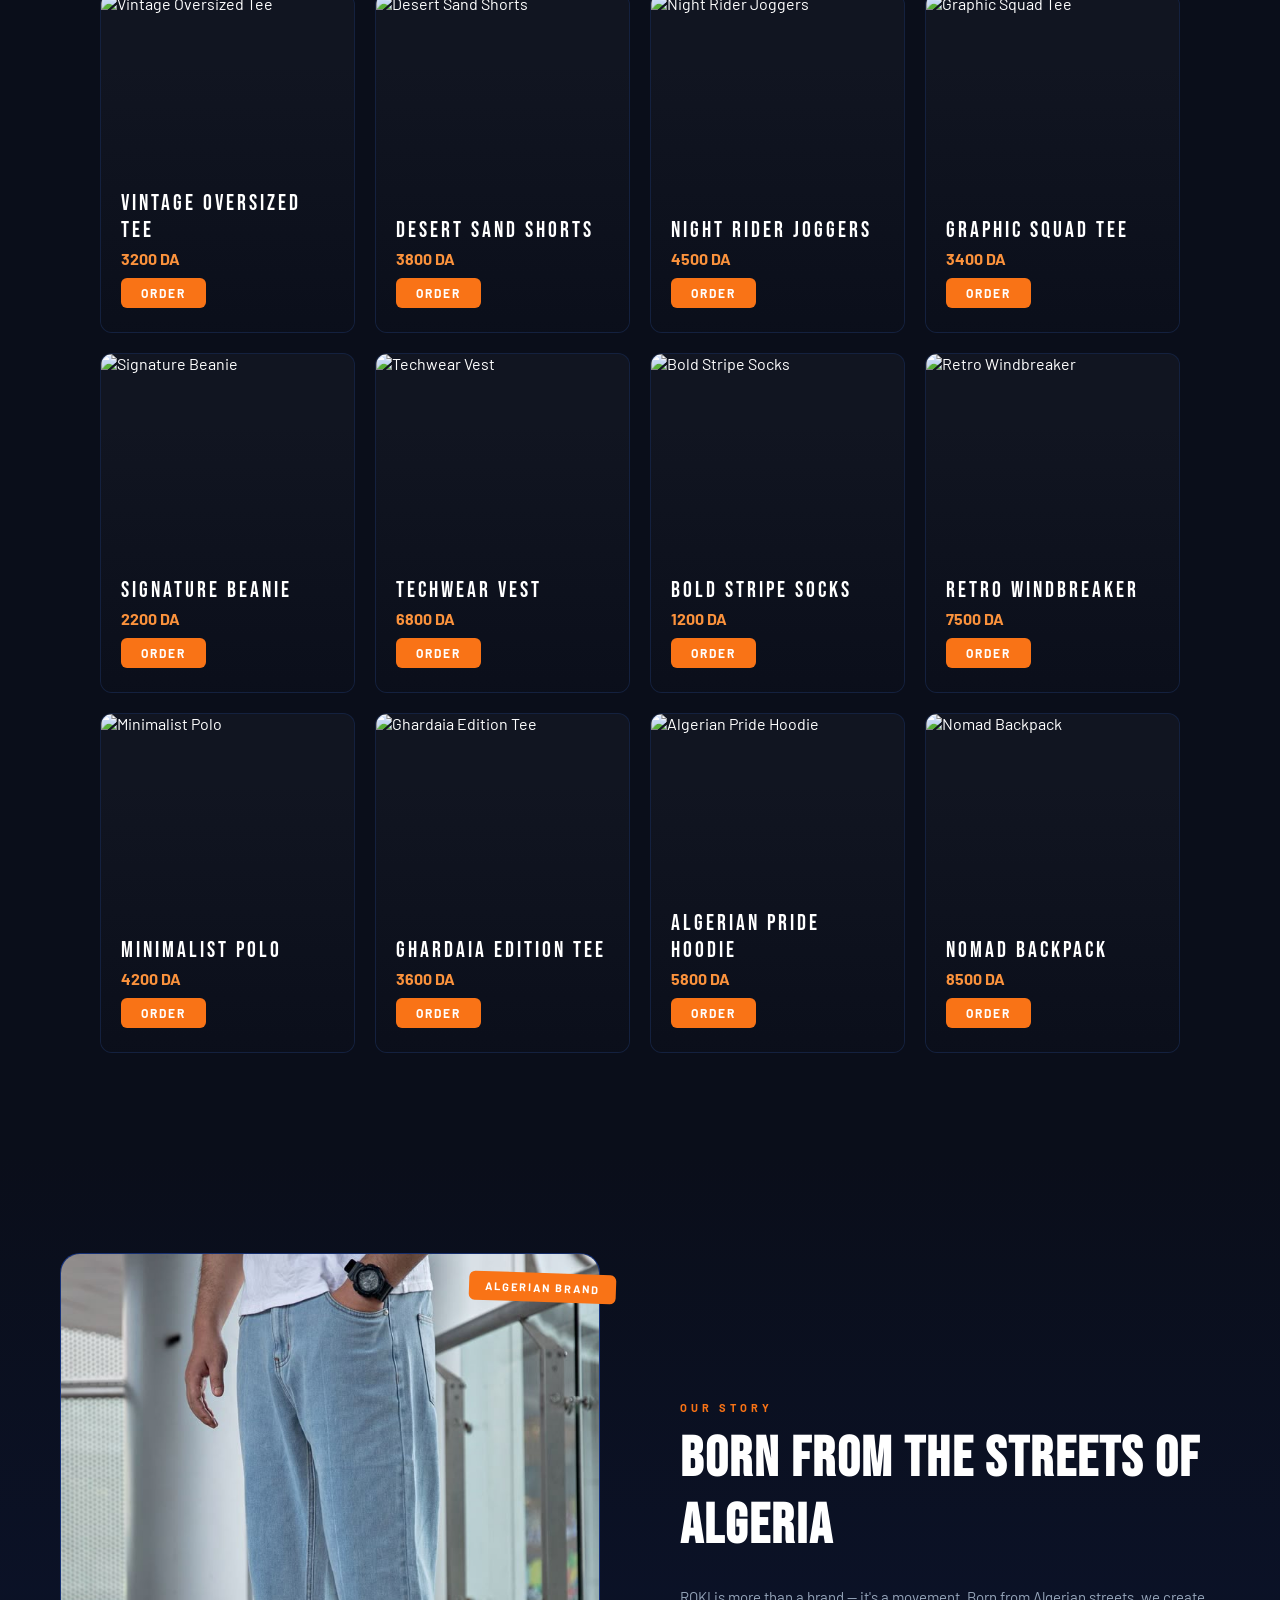
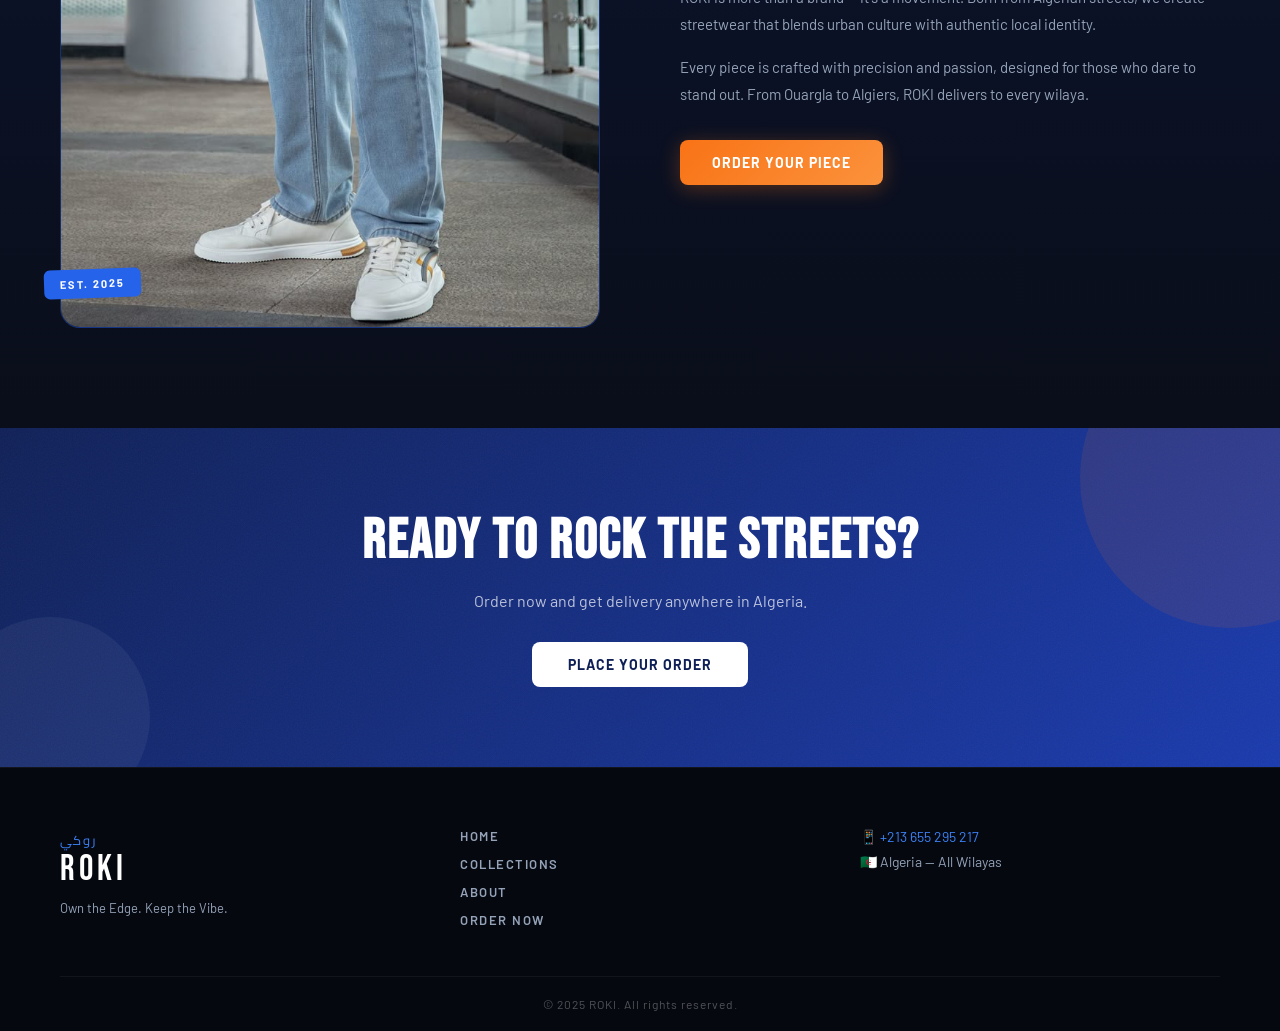
==== commit 2280c73b: "Refactor ROKI to trilingual e-commerce with admin and night mode - Updated 'Our Story' Arabic text h" ====
--- a/index.html
+++ b/index.html
@@ -27,6 +27,10 @@
     </a>
 
     <div class="nav-right">
+      <button id="themeToggle" class="theme-toggle-btn" aria-label="Toggle Night Mode">
+        <span class="icon-sun">☀️</span>
+        <span class="icon-moon hidden">🌙</span>
+      </button>
       <div class="lang-switcher">
         <button class="lang-btn active" data-lang="en">EN</button>
         <span>/</span>
@@ -122,43 +126,8 @@
     <h2 class="section-title" data-i18n="col_title">Latest Drops</h2>
   </div>
 
-  <div class="collection-grid">
-    <div class="col-item large">
-      <div class="col-img-wrap">
-        <img src="assets/images/col_core.jfif" alt="ROKI Hoodie Collection" class="col-img" data-i18n-alt="alt_col_1">
-        <div class="col-overlay">
-          <span class="col-name" data-i18n="col_item1_name">ROKI CORE</span>
-          <a href="order.html" class="col-btn" data-i18n="order_btn">Order</a>
-        </div>
-      </div>
-    </div>
-    <div class="col-item">
-      <div class="col-img-wrap">
-        <img src="assets/images/col_urban.jfif" alt="ROKI Jacket Line" class="col-img" data-i18n-alt="alt_col_2">
-        <div class="col-overlay">
-          <span class="col-name" data-i18n="col_item2_name">URBAN EDGE</span>
-          <a href="order.html" class="col-btn" data-i18n="order_btn">Order</a>
-        </div>
-      </div>
-    </div>
-    <div class="col-item">
-      <div class="col-img-wrap">
-        <img src="assets/images/col_cargo.jfif" alt="ROKI Cargo Pants" class="col-img" data-i18n-alt="alt_col_3">
-        <div class="col-overlay">
-          <span class="col-name" data-i18n="col_item3_name">STREET CARGO</span>
-          <a href="order.html" class="col-btn" data-i18n="order_btn">Order</a>
-        </div>
-      </div>
-    </div>
-    <div class="col-item">
-      <div class="col-img-wrap">
-        <img src="assets/images/col_caps.jfif" alt="ROKI Caps & Accessories" class="col-img" data-i18n-alt="alt_col_4">
-        <div class="col-overlay">
-          <span class="col-name" data-i18n="col_item4_name">ROKI CAPS</span>
-          <a href="order.html" class="col-btn" data-i18n="order_btn">Order</a>
-        </div>
-      </div>
-    </div>
+  <div class="collection-grid" id="dynamicCollectionGrid">
+    <!-- Products will be rendered here dynamically -->
   </div>
 </section>
 
@@ -221,6 +190,7 @@
 </footer>
 
 <script src="i18n.js"></script>
+<script src="products.js"></script>
 <script src="main.js"></script>
 </body>
 </html>
--- a/style.css
+++ b/style.css
@@ -17,6 +17,10 @@
   --gray-light:   #e2e8f0;
   --gray-mid:     #94a3b8;
   --text-dark:    #0d1530;
+  --bg-color:     var(--blue-dark);
+  --bg-gradient:  linear-gradient(135deg, var(--blue-dark) 0%, var(--blue-deep) 50%, #0a1a3f 100%);
+  --nav-bg:       rgba(10, 14, 26, 0.95);
+  --card-bg:      rgba(255, 255, 255, 0.03);
   --font-display: 'Bebas Neue', sans-serif;
   --font-body:    'Barlow', sans-serif;
   --font-arabic:  'Cairo', sans-serif;
@@ -26,15 +30,33 @@
   --shadow-orange: 0 10px 40px rgba(249, 115, 22, 0.25);
 }
 
+.light-theme {
+  --blue-dark:    #f8fafc;
+  --blue-deep:    #f1f5f9;
+  --blue-mid:     #e2e8f0;
+  --blue-accent:  #3b82f6;
+  --blue-light:   #2563eb;
+  --blue-glow:    #1d4ed8;
+  --white:        #0f172a;
+  --off-white:    #1e293b;
+  --gray-light:   #334155;
+  --gray-mid:     #64748b;
+  --bg-color:     #f8fafc;
+  --bg-gradient:  linear-gradient(135deg, #f8fafc 0%, #f1f5f9 100%);
+  --nav-bg:       rgba(248, 250, 252, 0.95);
+  --card-bg:      rgba(15, 23, 42, 0.05);
+}
+
 /* ===== RESET & BASE ===== */
 *, *::before, *::after { box-sizing: border-box; margin: 0; padding: 0; }
 html { scroll-behavior: smooth; }
 
 body {
   font-family: var(--font-body);
-  background: var(--blue-dark);
+  background: var(--bg-color);
   color: var(--white);
   overflow-x: hidden;
+  transition: background 0.3s, color 0.3s;
 }
 
 body[dir="rtl"] {
@@ -54,7 +76,7 @@
   transition: all 0.3s ease;
 }
 .navbar.scrolled {
-  background: rgba(10, 14, 26, 0.95);
+  background: var(--nav-bg);
   backdrop-filter: blur(20px);
   border-bottom: 1px solid rgba(37, 99, 235, 0.2);
   padding: 0 40px;
@@ -127,6 +149,16 @@
   align-items: center;
   gap: 20px;
 }
+
+/* THEME TOGGLE */
+.theme-toggle-btn {
+  font-size: 20px;
+  padding: 5px;
+  border-radius: 50%;
+  transition: background 0.2s;
+}
+.theme-toggle-btn:hover { background: rgba(255,255,255,0.1); }
+.hidden { display: none !important; }
 
 /* LANG SWITCHER */
 .lang-switcher {
@@ -190,7 +222,7 @@
   position: relative;
   overflow: hidden;
   padding: 120px 60px 80px;
-  background: linear-gradient(135deg, var(--blue-dark) 0%, var(--blue-deep) 50%, #0a1a3f 100%);
+  background: var(--bg-gradient);
 }
 
 .hero-bg-shapes {
@@ -418,7 +450,7 @@
 
 /* ===== FEATURES BAR ===== */
 .features-bar {
-  background: rgba(255,255,255,0.03);
+  background: var(--card-bg);
   border-top: 1px solid rgba(255,255,255,0.06);
   border-bottom: 1px solid rgba(255,255,255,0.06);
   padding: 28px 60px;
@@ -471,16 +503,15 @@
 
 .collection-grid {
   display: grid;
-  grid-template-columns: 1.2fr 1fr 1fr 1fr;
-  gap: 16px;
-  align-items: stretch;
+  grid-template-columns: repeat(auto-fill, minmax(250px, 1fr));
+  gap: 20px;
 }
 
 .col-item .col-img-wrap {
   position: relative;
   overflow: hidden;
   border-radius: var(--radius);
-  background: linear-gradient(135deg, rgba(15,32,87,0.9), rgba(10,14,26,0.9));
+  background: var(--card-bg);
   aspect-ratio: 3/4;
   border: 1px solid rgba(37, 99, 235, 0.15);
   transition: transform 0.4s ease;
@@ -498,13 +529,12 @@
 .col-overlay {
   position: absolute;
   inset: 0;
-  background: linear-gradient(to top, rgba(10,14,26,0.9) 0%, transparent 60%);
+  background: linear-gradient(to top, rgba(10,14,26,0.9) 0%, transparent 80%);
   display: flex;
   flex-direction: column;
   justify-content: flex-end;
   padding: 24px 20px;
-  opacity: 0;
-  transition: opacity 0.3s;
+  opacity: 1; /* Always visible for better UX in dynamic grid */
 }
 .col-item:hover .col-overlay { opacity: 1; }
 
@@ -512,8 +542,14 @@
   font-family: var(--font-display);
   font-size: 22px;
   letter-spacing: 3px;
-  color: var(--white);
+  color: #fff; /* Force white for visibility on overlay */
+  margin-bottom: 5px;
+}
+.col-price {
+  font-weight: 700;
+  color: var(--orange-hot);
   margin-bottom: 10px;
+  display: block;
 }
 .col-btn {
   display: inline-block;
